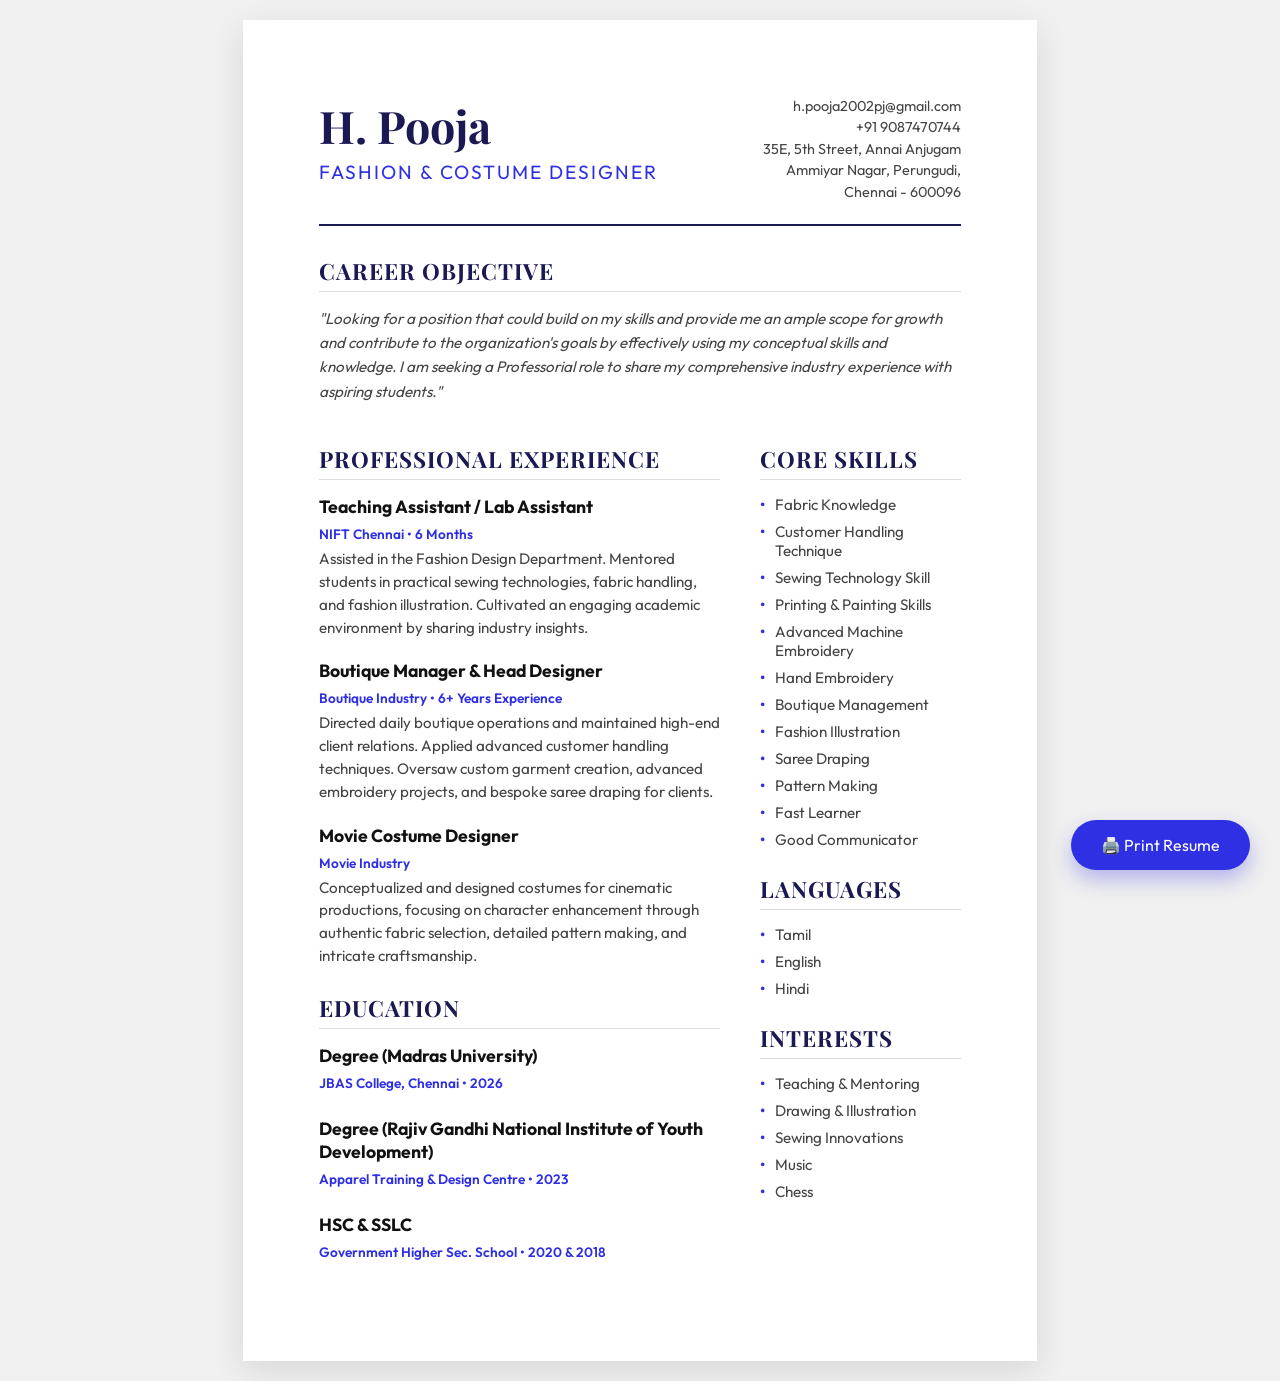
==== resume.html @ 05bd98a3 "Update portfolio: added gallery, professional content, and A4 print resume" ====
<!DOCTYPE html>
<html lang="en">
<head>
    <meta charset="UTF-8">
    <meta name="viewport" content="width=device-width, initial-scale=1.0">
    <title>H. Pooja | Resume</title>
    <link href="https://fonts.googleapis.com/css2?family=Outfit:wght@300;400;500;600&family=Playfair+Display:ital,wght@0,400;0,600;1,400&display=swap" rel="stylesheet">
    <style>
        :root {
            --bg-color: #ffffff;
            --text-primary: #111111;
            --text-secondary: #444444;
            --accent-color: #1A1953;
            --accent-light: #2F2FE4;
            --font-heading: 'Playfair Display', serif;
            --font-body: 'Outfit', sans-serif;
        }

        body {
            font-family: var(--font-body);
            background-color: #f0f0f0;
            color: var(--text-primary);
            margin: 0;
            padding: 20px;
            display: flex;
            justify-content: center;
        }

        .resume-page {
            background-color: var(--bg-color);
            width: 210mm;
            min-height: 297mm;
            padding: 20mm;
            box-shadow: 0 10px 30px rgba(0,0,0,0.1);
            box-sizing: border-box;
            position: relative;
        }

        header {
            display: flex;
            justify-content: space-between;
            align-items: flex-start;
            border-bottom: 2px solid var(--accent-color);
            padding-bottom: 20px;
            margin-bottom: 30px;
        }

        .header-left h1 {
            font-family: var(--font-heading);
            font-size: 2.8rem;
            margin: 0 0 5px 0;
            color: var(--accent-color);
        }

        .header-left h2 {
            font-weight: 400;
            font-size: 1.2rem;
            color: var(--accent-light);
            margin: 0;
            letter-spacing: 2px;
            text-transform: uppercase;
        }

        .header-right {
            text-align: right;
            font-size: 0.9rem;
            color: var(--text-secondary);
            line-height: 1.5;
        }

        .section-title {
            font-family: var(--font-heading);
            font-size: 1.4rem;
            color: var(--accent-color);
            border-bottom: 1px solid #ddd;
            padding-bottom: 5px;
            margin-top: 25px;
            margin-bottom: 15px;
            text-transform: uppercase;
            letter-spacing: 1px;
        }

        .grid-container {
            display: grid;
            grid-template-columns: 2fr 1fr;
            gap: 40px;
        }

        .item {
            margin-bottom: 20px;
        }

        .item h3 {
            margin: 0 0 5px 0;
            font-size: 1.1rem;
            color: var(--text-primary);
        }

        .item .date {
            color: var(--accent-light);
            font-size: 0.85rem;
            font-weight: 600;
            margin-bottom: 5px;
            display: inline-block;
        }

        .item p {
            margin: 0;
            font-size: 0.95rem;
            color: var(--text-secondary);
            line-height: 1.5;
        }

        ul {
            margin: 0;
            padding-left: 20px;
            color: var(--text-secondary);
            font-size: 0.95rem;
        }

        ul li {
            margin-bottom: 5px;
        }

        .skills-list {
            list-style-type: none;
            padding: 0;
        }

        .skills-list li {
            margin-bottom: 8px;
            position: relative;
            padding-left: 15px;
            font-size: 0.95rem;
        }

        .skills-list li::before {
            content: "•";
            position: absolute;
            left: 0;
            color: var(--accent-light);
            font-weight: bold;
        }

        .print-btn {
            position: fixed;
            bottom: 30px;
            right: 30px;
            background-color: var(--accent-light);
            color: white;
            border: none;
            padding: 15px 30px;
            font-family: var(--font-body);
            font-size: 1rem;
            border-radius: 30px;
            cursor: pointer;
            box-shadow: 0 10px 20px rgba(47, 47, 228, 0.3);
            transition: transform 0.2s ease;
        }

        .print-btn:hover {
            transform: translateY(-3px);
            background-color: var(--accent-color);
        }

        @media print {
            body {
                background-color: white;
                padding: 0;
            }
            .resume-page {
                box-shadow: none;
                width: 100%;
                min-height: 100%;
                padding: 0;
            }
            .print-btn {
                display: none;
            }
            @page {
                size: A4;
                margin: 15mm;
            }
        }
    </style>
</head>
<body>
    <button class="print-btn" onclick="window.print()">🖨️ Print Resume</button>

    <div class="resume-page">
        <header>
            <div class="header-left">
                <h1>H. Pooja</h1>
                <h2>Fashion & Costume Designer</h2>
            </div>
            <div class="header-right">
                h.pooja2002pj@gmail.com<br>
                +91 9087470744<br>
                35E, 5th Street, Annai Anjugam<br>
                Ammiyar Nagar, Perungudi,<br>
                Chennai - 600096
            </div>
        </header>

        <div class="objective">
            <h2 class="section-title">Career Objective</h2>
            <p style="font-size: 0.95rem; color: var(--text-secondary); line-height: 1.6; font-style: italic;">
                "Looking for a position that could build on my skills and provide me an ample scope for growth and contribute to the organization's goals by effectively using my conceptual skills and knowledge. I am seeking a Professorial role to share my comprehensive industry experience with aspiring students."
            </p>
        </div>

        <div class="grid-container">
            <div class="left-col">
                <h2 class="section-title">Professional Experience</h2>
                
                <div class="item">
                    <h3>Teaching Assistant / Lab Assistant</h3>
                    <span class="date">NIFT Chennai • 6 Months</span>
                    <p>Assisted in the Fashion Design Department. Mentored students in practical sewing technologies, fabric handling, and fashion illustration. Cultivated an engaging academic environment by sharing industry insights.</p>
                </div>

                <div class="item">
                    <h3>Boutique Manager & Head Designer</h3>
                    <span class="date">Boutique Industry • 6+ Years Experience</span>
                    <p>Directed daily boutique operations and maintained high-end client relations. Applied advanced customer handling techniques. Oversaw custom garment creation, advanced embroidery projects, and bespoke saree draping for clients.</p>
                </div>

                <div class="item">
                    <h3>Movie Costume Designer</h3>
                    <span class="date">Movie Industry</span>
                    <p>Conceptualized and designed costumes for cinematic productions, focusing on character enhancement through authentic fabric selection, detailed pattern making, and intricate craftsmanship.</p>
                </div>

                <h2 class="section-title">Education</h2>
                <div class="item">
                    <h3>Degree (Madras University)</h3>
                    <span class="date">JBAS College, Chennai • 2026</span>
                </div>
                <div class="item">
                    <h3>Degree (Rajiv Gandhi National Institute of Youth Development)</h3>
                    <span class="date">Apparel Training & Design Centre • 2023</span>
                </div>
                <div class="item">
                    <h3>HSC & SSLC</h3>
                    <span class="date">Government Higher Sec. School • 2020 & 2018</span>
                </div>
            </div>

            <div class="right-col">
                <h2 class="section-title">Core Skills</h2>
                <ul class="skills-list">
                    <li>Fabric Knowledge</li>
                    <li>Customer Handling Technique</li>
                    <li>Sewing Technology Skill</li>
                    <li>Printing & Painting Skills</li>
                    <li>Advanced Machine Embroidery</li>
                    <li>Hand Embroidery</li>
                    <li>Boutique Management</li>
                    <li>Fashion Illustration</li>
                    <li>Saree Draping</li>
                    <li>Pattern Making</li>
                    <li>Fast Learner</li>
                    <li>Good Communicator</li>
                </ul>

                <h2 class="section-title">Languages</h2>
                <ul class="skills-list">
                    <li>Tamil</li>
                    <li>English</li>
                    <li>Hindi</li>
                </ul>

                <h2 class="section-title">Interests</h2>
                <ul class="skills-list">
                    <li>Teaching & Mentoring</li>
                    <li>Drawing & Illustration</li>
                    <li>Sewing Innovations</li>
                    <li>Music</li>
                    <li>Chess</li>
                </ul>
            </div>
        </div>
    </div>
</body>
</html>
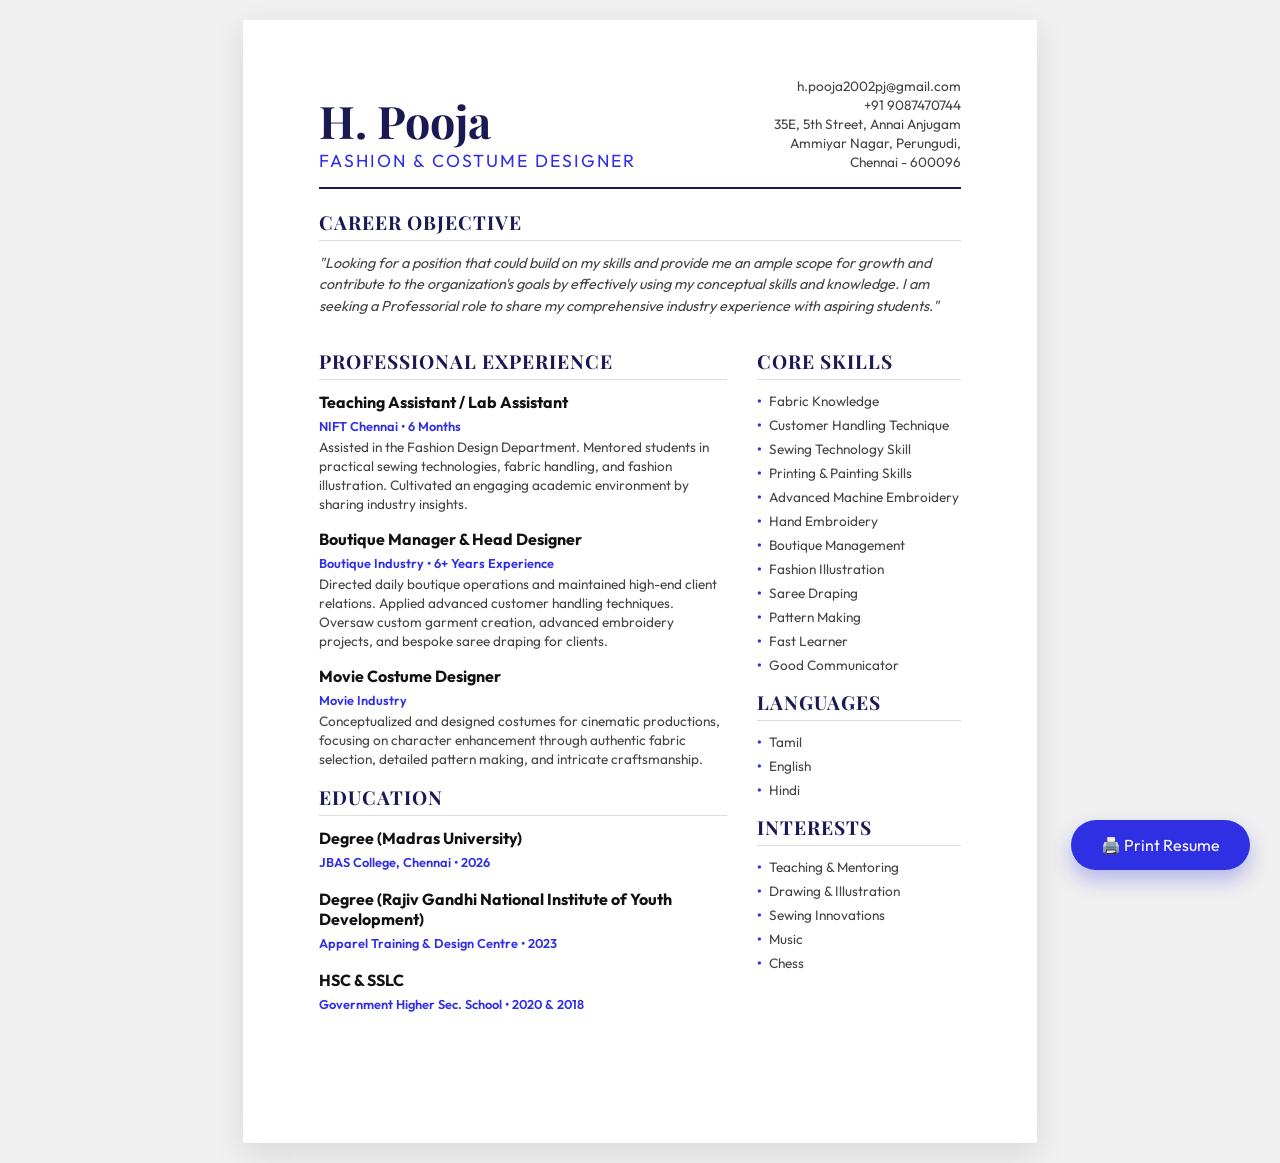
==== commit a92355fa: "Fix print layout: enforce A4 portrait sizing strictly" ====
--- a/resume.html
+++ b/resume.html
@@ -16,6 +16,12 @@
             --font-body: 'Outfit', sans-serif;
         }
 
+        * {
+            box-sizing: border-box;
+            -webkit-print-color-adjust: exact !important;
+            print-color-adjust: exact !important;
+        }
+
         body {
             font-family: var(--font-body);
             background-color: #f0f0f0;
@@ -24,25 +30,27 @@
             padding: 20px;
             display: flex;
             justify-content: center;
+            align-items: center;
+            min-height: 100vh;
         }
 
         .resume-page {
             background-color: var(--bg-color);
             width: 210mm;
-            min-height: 297mm;
-            padding: 20mm;
+            height: 297mm; /* Strictly A4 dimensions */
+            padding: 15mm 20mm;
             box-shadow: 0 10px 30px rgba(0,0,0,0.1);
-            box-sizing: border-box;
             position: relative;
+            overflow: hidden; /* Prevents unwanted scrolls that trigger landscape */
         }
 
         header {
             display: flex;
             justify-content: space-between;
-            align-items: flex-start;
+            align-items: flex-end;
             border-bottom: 2px solid var(--accent-color);
-            padding-bottom: 20px;
-            margin-bottom: 30px;
+            padding-bottom: 15px;
+            margin-bottom: 20px;
         }
 
         .header-left h1 {
@@ -50,11 +58,12 @@
             font-size: 2.8rem;
             margin: 0 0 5px 0;
             color: var(--accent-color);
+            line-height: 1;
         }
 
         .header-left h2 {
             font-weight: 400;
-            font-size: 1.2rem;
+            font-size: 1.1rem;
             color: var(--accent-light);
             margin: 0;
             letter-spacing: 2px;
@@ -63,75 +72,78 @@
 
         .header-right {
             text-align: right;
+            font-size: 0.85rem;
+            color: var(--text-secondary);
+            line-height: 1.4;
+        }
+
+        .section-title {
+            font-family: var(--font-heading);
+            font-size: 1.2rem;
+            color: var(--accent-color);
+            border-bottom: 1px solid #ddd;
+            padding-bottom: 5px;
+            margin-top: 15px;
+            margin-bottom: 12px;
+            text-transform: uppercase;
+            letter-spacing: 1px;
+        }
+
+        .objective {
+            margin-bottom: 15px;
+        }
+
+        .objective p {
             font-size: 0.9rem;
             color: var(--text-secondary);
             line-height: 1.5;
-        }
-
-        .section-title {
-            font-family: var(--font-heading);
-            font-size: 1.4rem;
-            color: var(--accent-color);
-            border-bottom: 1px solid #ddd;
-            padding-bottom: 5px;
-            margin-top: 25px;
-            margin-bottom: 15px;
-            text-transform: uppercase;
-            letter-spacing: 1px;
+            font-style: italic;
+            margin: 0;
         }
 
         .grid-container {
             display: grid;
             grid-template-columns: 2fr 1fr;
-            gap: 40px;
+            gap: 30px;
         }
 
         .item {
-            margin-bottom: 20px;
+            margin-bottom: 15px;
         }
 
         .item h3 {
-            margin: 0 0 5px 0;
-            font-size: 1.1rem;
+            margin: 0 0 3px 0;
+            font-size: 1rem;
             color: var(--text-primary);
         }
 
         .item .date {
             color: var(--accent-light);
+            font-size: 0.8rem;
+            font-weight: 600;
+            margin-bottom: 4px;
+            display: inline-block;
+        }
+
+        .item p {
+            margin: 0;
             font-size: 0.85rem;
-            font-weight: 600;
-            margin-bottom: 5px;
-            display: inline-block;
-        }
-
-        .item p {
-            margin: 0;
-            font-size: 0.95rem;
             color: var(--text-secondary);
-            line-height: 1.5;
-        }
-
-        ul {
-            margin: 0;
-            padding-left: 20px;
-            color: var(--text-secondary);
-            font-size: 0.95rem;
-        }
-
-        ul li {
-            margin-bottom: 5px;
+            line-height: 1.4;
         }
 
         .skills-list {
             list-style-type: none;
             padding: 0;
+            margin: 0;
         }
 
         .skills-list li {
-            margin-bottom: 8px;
+            margin-bottom: 6px;
             position: relative;
-            padding-left: 15px;
-            font-size: 0.95rem;
+            padding-left: 12px;
+            font-size: 0.85rem;
+            color: var(--text-secondary);
         }
 
         .skills-list li::before {
@@ -156,6 +168,7 @@
             cursor: pointer;
             box-shadow: 0 10px 20px rgba(47, 47, 228, 0.3);
             transition: transform 0.2s ease;
+            z-index: 1000;
         }
 
         .print-btn:hover {
@@ -164,22 +177,29 @@
         }
 
         @media print {
+            @page {
+                size: A4 portrait; /* explicitly force A4 portrait */
+                margin: 0; /* no browser margins */
+            }
             body {
                 background-color: white;
+                margin: 0;
                 padding: 0;
+                width: 210mm;
+                height: 297mm;
+                align-items: flex-start;
             }
             .resume-page {
                 box-shadow: none;
-                width: 100%;
-                min-height: 100%;
-                padding: 0;
+                width: 210mm;
+                height: 297mm;
+                margin: 0;
+                page-break-after: avoid;
+                page-break-before: avoid;
+                border: none;
             }
             .print-btn {
-                display: none;
-            }
-            @page {
-                size: A4;
-                margin: 15mm;
+                display: none !important;
             }
         }
     </style>
@@ -204,7 +224,7 @@
 
         <div class="objective">
             <h2 class="section-title">Career Objective</h2>
-            <p style="font-size: 0.95rem; color: var(--text-secondary); line-height: 1.6; font-style: italic;">
+            <p>
                 "Looking for a position that could build on my skills and provide me an ample scope for growth and contribute to the organization's goals by effectively using my conceptual skills and knowledge. I am seeking a Professorial role to share my comprehensive industry experience with aspiring students."
             </p>
         </div>
